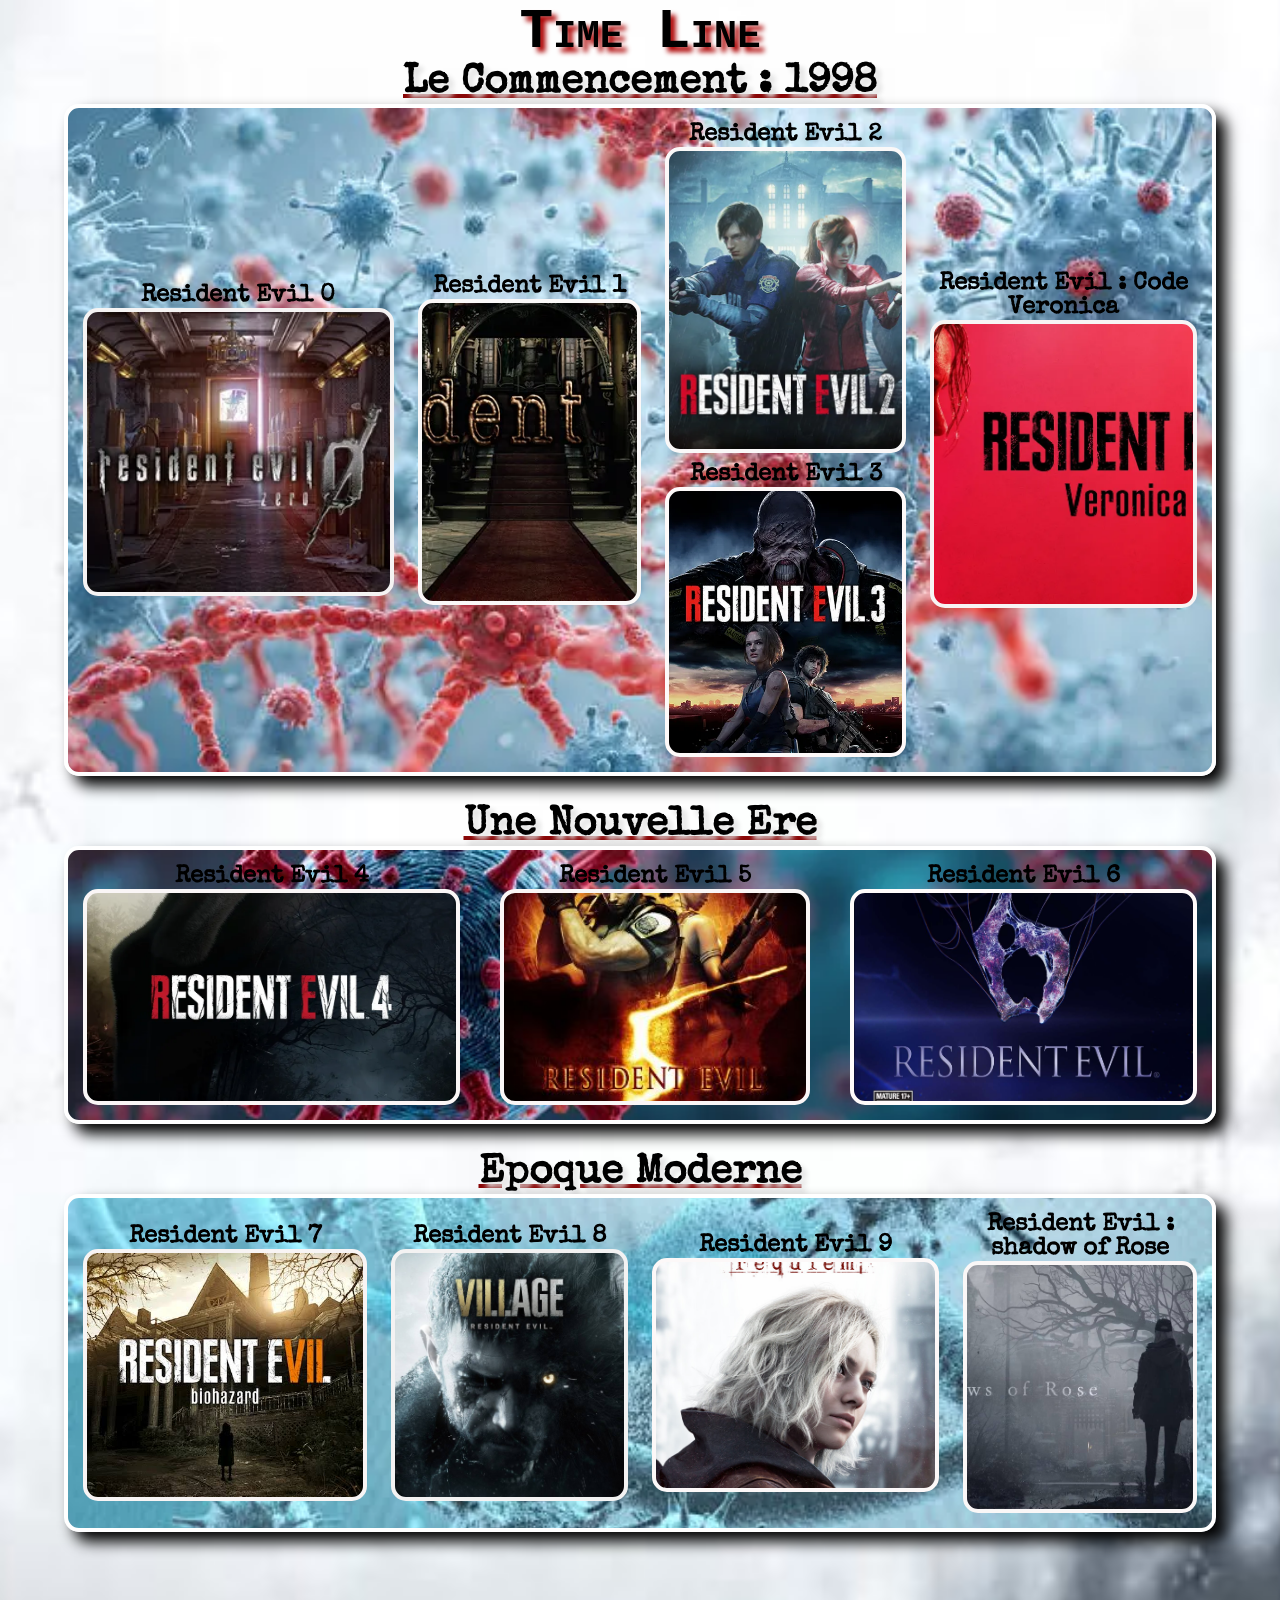
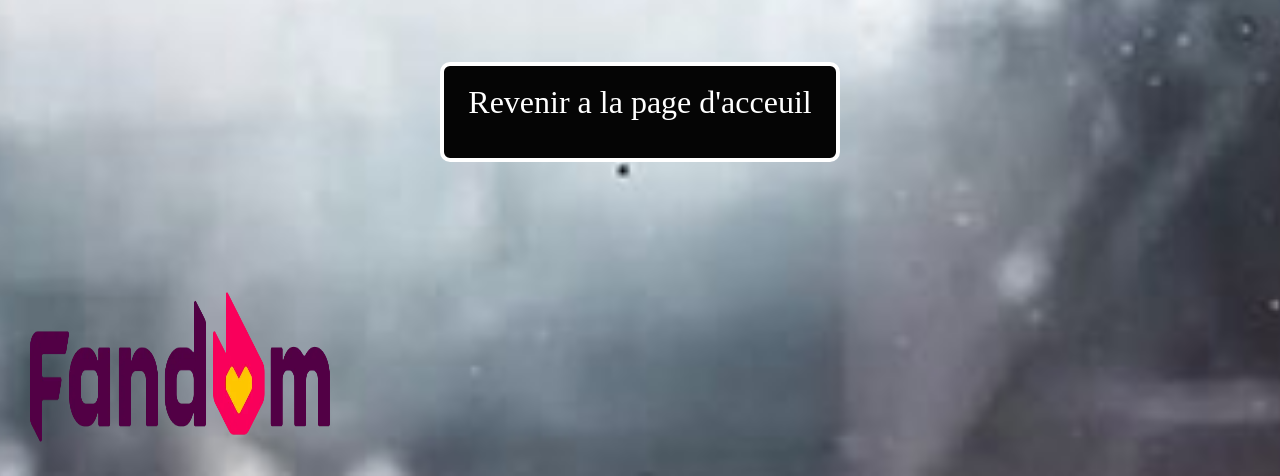
==== timeline.html @ 0d40d513 "Add files via upload" ====
<!doctype html>
<html lang="fr">
  <head>
    <meta charset="UTF-8" />
    <meta name="viewport" content="width=device-width, initial-scale=1.0" />
    <link href="style.css" rel="stylesheet" />
    <link rel="preconnect" href="https://fonts.googleapis.com" />
    <link rel="preconnect" href="https://fonts.gstatic.com" crossorigin />
    <link
      href="https://fonts.googleapis.com/css2?family=Special+Elite&display=swap"
      rel="stylesheet"
    />
    <title>Timeline</title>
  </head>
  <body class="timeline">
    <head>
      <h1>Time Line</h1>
    </head>
    <main class="container">
      <h2>Le Commencement : 1998</h2>
      <div class="commencement">
        <div>
          <h3>Resident Evil 0</h3>
          <div class="RE0">
            <p>
              Resident Evil 0 se déroule avant Resident Evil 1 et raconte la
              rencontre entre Rebecca Chambers et Billy Coen. Ensemble, ils
              enquêtent sur une série d’incidents liés au virus-T et découvrent
              les expériences secrètes d’Umbrella. Ils apprennent que James
              Marcus, un ancien dirigeant d’Umbrella assassiné par Spencer, est
              revenu pour se venger grâce à des sangsues infectées. Après avoir
              vaincu Marcus, Billy aide Rebecca à rejoindre le manoir Spencer
              avant de disparaître, ce qui mène directement aux événements de
              Resident Evil 1.
            </p>
          </div>
        </div>
        <div>
          <h3>Resident Evil 1</h3>
          <div class="RE1">
            <p>
              Les S.T.A.R.S. enquêtent sur des disparitions autour de Raccoon
              City et découvrent que Umbrella mène des expériences biologiques
              dans un manoir. Chris, Jill et leurs équipiers affrontent zombies
              et créatures avant de découvrir la trahison de Wesker et
              l’existence du Tyran. Ils s’échappent finalement du manoir, mais
              les événements révèlent l’ampleur des expériences d’Umbrella.
            </p>
          </div>
        </div>
        <div class="RE2_ET_3">
          <div>
            <h3>Resident Evil 2</h3>
            <div class="RE2">
              <p>
                Quelques mois plus tard, le virus-T se répand à Raccoon City,
                transformant la population en zombies. Leon Kennedy, nouveau
                policier, et Claire Redfield, venue chercher son frère Chris,
                tentent de survivre. Ils découvrent que William Birkin,
                scientifique d’Umbrella, s’est injecté le virus-G et se
                transforme en monstre. Leon et Claire s’échappent avec Sherry,
                tandis que Claire part ensuite à la recherche de Chris.
              </p>
            </div>
          </div>
          <div>
            <h3>Resident Evil 3</h3>
            <div class="RE3">
              <p>
                Pendant la même catastrophe que Resident Evil 2, Jill Valentine
                cherche à quitter Raccoon City. Elle est traquée par Nemesis,
                une arme biologique d’Umbrella programmée pour éliminer les
                S.T.A.R.S. Jill finit par le vaincre et s’échappe juste avant la
                destruction nucléaire de Raccoon City, mettant temporairement
                fin à la catastrophe.
              </p>
            </div>
          </div>
        </div>
        <div>
          <h3>Resident Evil : Code Veronica</h3>
          <div class="REV">
            <p>
              Après la destruction de Raccoon City, Claire poursuit ses
              recherches sur Umbrella mais est capturée et envoyée sur une île
              contrôlée par la famille Ashford. Elle retrouve finalement son
              frère Chris, qui était déjà impliqué dans la lutte contre Umbrella
              depuis le premier jeu. Ensemble, ils affrontent Alexia Ashford,
              porteuse du virus-T-Veronica, et s’échappent. L’histoire renforce
              surtout le conflit entre Chris et Umbrella, qui continuera dans
              les jeux suivants.
            </p>
          </div>
        </div>
      </div>
      <h2>Une Nouvelle Ere</h2>
      <div class="nouvel_ere">
        <div>
          <h3>Resident Evil 4</h3>
          <div class="RE4">
            <p>
              Dans Resident Evil 4, Leon S. Kennedy est envoyé en Espagne pour
              retrouver Ashley Graham, la fille du président des États-Unis, qui
              a été enlevée par une mystérieuse secte appelée Los Illuminados.
              Sur place, Leon affronte des villageois infectés par un parasite
              appelé Las Plagas et découvre que la secte cherche à contrôler
              Ashley pour étendre son influence. Avec l’aide de plusieurs
              alliés, il tente de sauver Ashley et de mettre fin aux plans des
              Illuminados.
            </p>
          </div>
        </div>
        <div>
          <h3>Resident Evil 5</h3>
          <div class="RE5">
            <p>
              Dans Resident Evil 5, Chris Redfield se rend en Afrique avec Sheva
              Alomar pour enquêter sur une menace biologique liée à des armes et
              à un virus dangereux. Ils découvrent qu’Albert Wesker prépare un
              plan visant à infecter une grande partie de la population
              mondiale. Chris et Sheva doivent alors affronter des ennemis
              infectés et empêcher Wesker de mener son projet à bien.
            </p>
          </div>
        </div>
        <div>
          <h3>Resident Evil 6</h3>
          <div class="RE6">
            <p>
              Dans Resident Evil 6, plusieurs personnages, dont Leon S. Kennedy,
              Chris Redfield et Jake Muller, sont confrontés à une nouvelle
              menace biologique appelée le C-Virus. Le virus provoque des
              mutations et transforme des personnes en créatures dangereuses.
              Les différents protagonistes suivent chacun leur propre histoire,
              qui finit par se rejoindre, alors qu’ils tentent d’arrêter les
              responsables de cette nouvelle catastrophe.
            </p>
          </div>
        </div>
      </div>
      <h2>Epoque Moderne</h2>
      <div class="epoque_moderne">
        <div>
          <h3>Resident Evil 7</h3>
          <div class="RE7">
            <p>
              Ethan Winters se rend en Louisiane après avoir reçu un mystérieux
              message de sa femme Mia, disparue depuis trois ans. Il découvre
              une famille, les Baker, transformée par une mystérieuse infection.
              En explorant leur maison et ses environs, Ethan tente de retrouver
              Mia et de comprendre l’origine de cette horreur, tout en
              affrontant les membres de la famille et une créature appelée
              Eveline.
            </p>
          </div>
        </div>
        <div>
          <h3>Resident Evil 8</h3>
          <div class="RE8">
            <p>
              Quelques années après RE7, Ethan Winters vit avec Mia et leur
              fille Rose. Mais Chris Redfield surgit et enlève Rose, forçant
              Ethan à se rendre dans un mystérieux village d’Europe de l’Est. Il
              découvre plusieurs seigneurs monstrueux et cherche à retrouver sa
              fille tout en découvrant la vérité sur le village et sa propre
              histoire.
            </p>
          </div>
        </div>
        <div>
          <h3>Resident Evil 9</h3>
          <div class="RE9">
            <p>
              Resident Evil Requiem se déroule après les événements précédents
              et suit notamment Grace Ashcroft, une analyste du FBI confrontée à
              une nouvelle affaire liée à des événements biologiques
              terrifiants. L'histoire revient également sur des éléments
              importants de l'univers de Resident Evil et développe les
              conséquences de certaines anciennes catastrophes tel que la
              destruction de Raccoon City.
            </p>
          </div>
        </div>
        <div>
          <h3>Resident Evil : shadow of Rose</h3>
          <div class="REDLC">
            <p>
              Des années après les événements de Village, Rose Winters, la fille
              d’Ethan, cherche à se débarrasser de ses pouvoirs. Elle entre dans
              le monde de la conscience du Megamycète et y affronte des
              créatures et des souvenirs liés aux événements de RE8. Elle finit
              par découvrir davantage sur son père et accepter ce qu'elle est.
            </p>
          </div>
        </div>
      </div>
      <div class="bouton">
        <br />
        <a href="index.html"> Revenir a la page d'acceuil</a>
      </div>
    </main>
    <footer>
      <a target="_blank" href="https://residentevil.fandom.com/fr/wiki/Wiki_Resident_Evil"
        ><img class="fandom"
          src="images/wiki_fandom_logo.jpg"
          alt="lien vers la page wikipedia de Resident Evil"
      /></a>
    </footer>
  </body>
</html>
---- style.css ----
* {
  margin: 0;
  padding: 0;
  box-sizing: border-box;
}

.index {
  background-color: rgb(255, 0, 0);
  background-image: url("images/fond_grace.jpg");
  background-size: cover;
  background-repeat: no-repeat;
  background-position: center;
}

html {
  scroll-behavior: smooth;
}

h1 {
  font-size: 3.5em;
  font-family: "Courier New";
  text-align: center;
  font-variant: small-caps;
  text-shadow: 5px 5px 5px rgb(173, 3, 3);
}

h2 {
  font-size: 2.5em;
  font-family: "Special Elite", system-ui;
  text-align: center;
  text-decoration: underline;
  text-decoration-color: rgb(137, 7, 7);
  text-shadow: 5px 5px 5px rgb(226, 226, 226);
}

h3 {
  font-size: 1.5em;
  font-family: "Special Elite", system-ui;
  text-align: center;
}

.p_index {
  font-size: 1.7em;
  color: white;
  background-color: rgba(0, 0, 0, 0.485);
  border: 4px solid white;
  border-radius: 15px;
  text-align: center;
  padding: 10px;
  margin: 60px;
  box-shadow: 10px 10px 15px black;

  font-family: "Special Elite", system-ui;
  font-weight: 400;
  font-style: normal;
}

.wiki {
  width: 150px;
  height: 150px;
  margin: 30px;
}

.fandom{
  width: 300px;
  height: 150px;
  margin: 30px;
}

.hyperlink {
  color: rgb(249, 8, 8);
  text-decoration: solid;
}

.bouton {
  margin: 100px;
  border: 4px solid white;
  border-radius: 10px;
  background-color: rgb(5, 5, 5);
  width: 400px;
  height: 100px;
  text-align: center;
}

.bouton a {
  color: white;
  text-decoration: solid;
  font-size: 2em;
  font-family: cursive;
}

.bouton:hover {
  border: 4px solid rgb(0, 0, 0);
  background-color: white;
  a {
    color: black;
  }
}

.container {
  width: 90%;
  max-width: 1200px;
  margin: 0 auto;
  flex-direction: column;
  display: flex;
  align-items: center;
}

.timeline {
  background-color: rgb(140, 1, 1);
  background-image: url("images/fond_site.jpg");
  background-size: cover;
  background-repeat: no-repeat;
  background-position: center;
}

.commencement {
  flex-direction: row;
  display: flex;
  align-items: center;
  background-image: url("images/adn1.jpg");
  background-repeat: no-repeat;
  background-size: cover;
  background-position: center;
  gap: 24px;
  padding: 15px;
  border: 4px solid white;
  border-radius: 15px;
  box-shadow: 10px 10px 15px black;
  margin-bottom: 30px;
}

.nouvel_ere {
  flex-direction: row;
  display: flex;
  align-items: center;
  background-image: url("images/virus.jpg");
  background-repeat: no-repeat;
  background-size: cover;
  background-position: center;
  gap: 40px;
  padding: 15px;
  border: 4px solid white;
  border-radius: 15px;
  box-shadow: 10px 10px 15px black;
  margin-bottom: 30px;
}

.epoque_moderne {
  flex-direction: row;
  display: flex;
  align-items: center;
  background-image: url("images/adn2.jpg");
  background-repeat: no-repeat;
  background-size: cover;
  background-position: center;
  gap: 24px;
  padding: 15px;
  border: 4px solid white;
  border-radius: 15px;
  box-shadow: 10px 10px 15px black;
  margin-bottom: 30px;
}

.RE0 {
  background-image: url(images/RE0.jpg);
  background-repeat: no-repeat;
  background-size: cover;
  background-position: center;
  border-radius: 15px;
  width: calc((100%-72) / 4);
  border: 4px solid rgb(245, 243, 243);
  transition: 0.3s;
}

.RE0 p {
  opacity: 0;
  transition: 0.3s;

  font-size: 1em;
  color: white;
  background-color: rgba(0, 0, 0, 0.649);
  border: 4px solid white;
  border-radius: 15px;
  text-align: center;
  box-shadow: 10px 10px 15px black;
  padding: 10px;
}

.RE0:hover p {
  opacity: 1;
}
.RE0:hover {
  border: 0px;
}

.RE1 {
  background-image: url(images/RE1.jpg);
  background-repeat: no-repeat;
  background-size: cover;
  background-position: center;
  border-radius: 15px;
  width: calc((100%-72) / 4);
  border: 4px solid rgb(250, 248, 248);
  transition: 0.3s;
}

.RE1 p {
  opacity: 0;
  transition: 0.3s;

  font-size: 1em;
  color: white;
  background-color: rgba(0, 0, 0, 0.649);
  border: 4px solid white;
  border-radius: 15px;
  text-align: center;
  box-shadow: 10px 10px 15px black;
  padding: 10px;
}

.RE1:hover p {
  opacity: 1;
}
.RE1:hover {
  border: 0px;
}
.RE2 {
  background-image: url(images/RE2.jpg);
  background-repeat: no-repeat;
  background-size: cover;
  background-position: center;
  border-radius: 15px;
  width: calc((100%-72) / 4);
  border: 4px solid rgb(250, 248, 248);
  transition: 0.3s;
}

.RE2 p {
  opacity: 0;
  transition: 0.3s;

  font-size: 1em;
  color: white;
  background-color: rgba(0, 0, 0, 0.649);
  border: 4px solid white;
  border-radius: 15px;
  text-align: center;
  box-shadow: 10px 10px 15px black;
  padding: 10px;
}

.RE2:hover p {
  opacity: 1;
}
.RE2:hover {
  border: 0px;
}

.RE3 {
  background-image: url(images/RE3.jpg);
  background-repeat: no-repeat;
  background-size: cover;
  background-position: center;
  border-radius: 15px;
  width: calc((100%-72) / 4);
  border: 4px solid rgb(253, 249, 249);
  transition: 0.3s;
}

.RE3 p {
  opacity: 0;
  transition: 0.3s;

  font-size: 1em;
  color: white;
  background-color: rgba(0, 0, 0, 0.649);
  border: 4px solid white;
  border-radius: 15px;
  text-align: center;
  box-shadow: 10px 10px 15px black;
  padding: 10px;
}

.RE3:hover p {
  opacity: 1;
}
.RE3:hover {
  border: 0px;
}
.RE2_ET_3 {
  flex-direction: column;
  display: flex;
  align-items: center;
  gap: 10px;
}

.REV {
  background-image: url(images/RE_veronica.jpg);
  background-repeat: no-repeat;
  background-size: cover;
  background-position: center;
  border-radius: 15px;
  width: calc((100%-72) / 4);
  border: 4px solid rgb(247, 244, 244);
  transition: 0.3s;
}

.REV p {
  opacity: 0;
  transition: 0.3s;

  font-size: 1em;
  color: white;
  background-color: rgba(0, 0, 0, 0.649);
  border: 4px solid white;
  border-radius: 15px;
  text-align: center;
  box-shadow: 10px 10px 15px black;
  padding: 10px;
}

.REV:hover p {
  opacity: 1;
}
.REV:hover {
  border: 0px;
}

.RE4 {
  background-image: url(images/RE4.jpg);
  background-repeat: no-repeat;
  background-size: cover;
  background-position: center;
  border-radius: 15px;
  width: calc((100%-80) / 3);
  border: 4px solid rgb(250, 246, 246);
  transition: 0.3s;
}

.RE4 p {
  opacity: 0;
  transition: 0.3s;
  font-size: 1em;
  color: white;
  background-color: rgba(0, 0, 0, 0.649);
  border: 4px solid white;
  border-radius: 15px;
  text-align: center;
  box-shadow: 10px 10px 15px black;
  padding: 10px;
}

.RE4:hover p {
  opacity: 1;
}
.RE4:hover {
  border: 0px;
}

.RE5 {
  background-image: url(images/RE5.jpg);
  background-repeat: no-repeat;
  background-size: cover;
  background-position: center;
  border-radius: 15px;
  width: calc((100%-80) / 3);
  border: 4px solid rgb(250, 246, 246);
  transition: 0.3s;
}

.RE5 p {
  opacity: 0;
  transition: 0.3s;
  font-size: 1em;
  color: white;
  background-color: rgba(0, 0, 0, 0.649);
  border: 4px solid white;
  border-radius: 15px;
  text-align: center;
  box-shadow: 10px 10px 15px black;
  padding: 10px;
}

.RE5:hover p {
  opacity: 1;
}
.RE5:hover {
  border: 0px;
}

.RE6 {
  background-image: url(images/RE6.jpg);
  background-repeat: no-repeat;
  background-size: cover;
  background-position: center;
  border-radius: 15px;
  width: calc((100%-80) / 3);
  border: 4px solid rgb(255, 251, 251);
  transition: 0.3s;
}

.RE6 p {
  opacity: 0;
  transition: 0.3s;
  font-size: 1em;
  color: white;
  background-color: rgba(0, 0, 0, 0.649);
  border: 4px solid white;
  border-radius: 15px;
  text-align: center;
  box-shadow: 10px 10px 15px black;
  padding: 10px;
}

.RE6:hover p {
  opacity: 1;
}
.RE6:hover {
  border: 0px;
}
.RE7 {
  background-image: url(images/RE7.jpg);
  background-repeat: no-repeat;
  background-size: cover;
  background-position: center;
  border-radius: 15px;
  width: calc((100%-72) / 4);
  border: 4px solid rgb(248, 244, 244);
  transition: 0.3s;
}

.RE7 p {
  opacity: 0;
  transition: 0.3s;
  font-size: 1em;
  color: white;
  background-color: rgba(0, 0, 0, 0.649);
  border: 4px solid white;
  border-radius: 15px;
  text-align: center;
  box-shadow: 10px 10px 15px black;
  padding: 10px;
}

.RE7:hover p {
  opacity: 1;
}
.RE7:hover {
  border: 0px;
}
.RE8 {
  background-image: url(images/RE8.jpg);
  background-repeat: no-repeat;
  background-size: cover;
  background-position: center;
  border-radius: 15px;
  width: calc((100%-72) / 4);
  border: 4px solid rgb(243, 242, 242);
  transition: 0.3s;
}

.RE8 p {
  opacity: 0;
  transition: 0.3s;
  font-size: 1em;
  color: white;
  background-color: rgba(0, 0, 0, 0.649);
  border: 4px solid white;
  border-radius: 15px;
  text-align: center;
  box-shadow: 10px 10px 15px black;
  padding: 10px;
}

.RE8:hover p {
  opacity: 1;
}
.RE8:hover {
  border: 0px;
}
.RE9 {
  background-image: url(images/RE9.jpg);
  background-repeat: no-repeat;
  background-size: cover;
  background-position: center;
  border-radius: 15px;
  border: 4px solid rgb(252, 248, 248);
  width: calc((100%-72) / 4);
  transition: 0.3s;
}

.RE9 p {
  opacity: 0;
  transition: 0.3s;
  font-size: 1em;
  color: white;
  background-color: rgba(0, 0, 0, 0.649);
  border: 4px solid white;
  border-radius: 15px;
  text-align: center;
  box-shadow: 10px 10px 15px black;
  padding: 10px;
}

.RE9:hover p {
  opacity: 1;
}
.RE9:hover {
  border: 0px;
}

.REDLC {
  background-image: url(images/REDLC.jpg);
  background-repeat: no-repeat;
  background-size: cover;
  background-position: center;
  border-radius: 15px;
  width: calc((100%-72) / 4);
  border: 4px solid rgb(250, 247, 247);
  transition: 0.3s;
}

.REDLC p {
  opacity: 0;
  transition: 0.3s;
  font-size: 1em;
  color: white;
  background-color: rgba(0, 0, 0, 0.649);
  border: 4px solid white;
  border-radius: 15px;
  text-align: center;
  box-shadow: 10px 10px 15px black;
  padding: 10px;
}

.REDLC:hover p {
  opacity: 1;
}
.REDLC:hover {
  border: 0px;
}
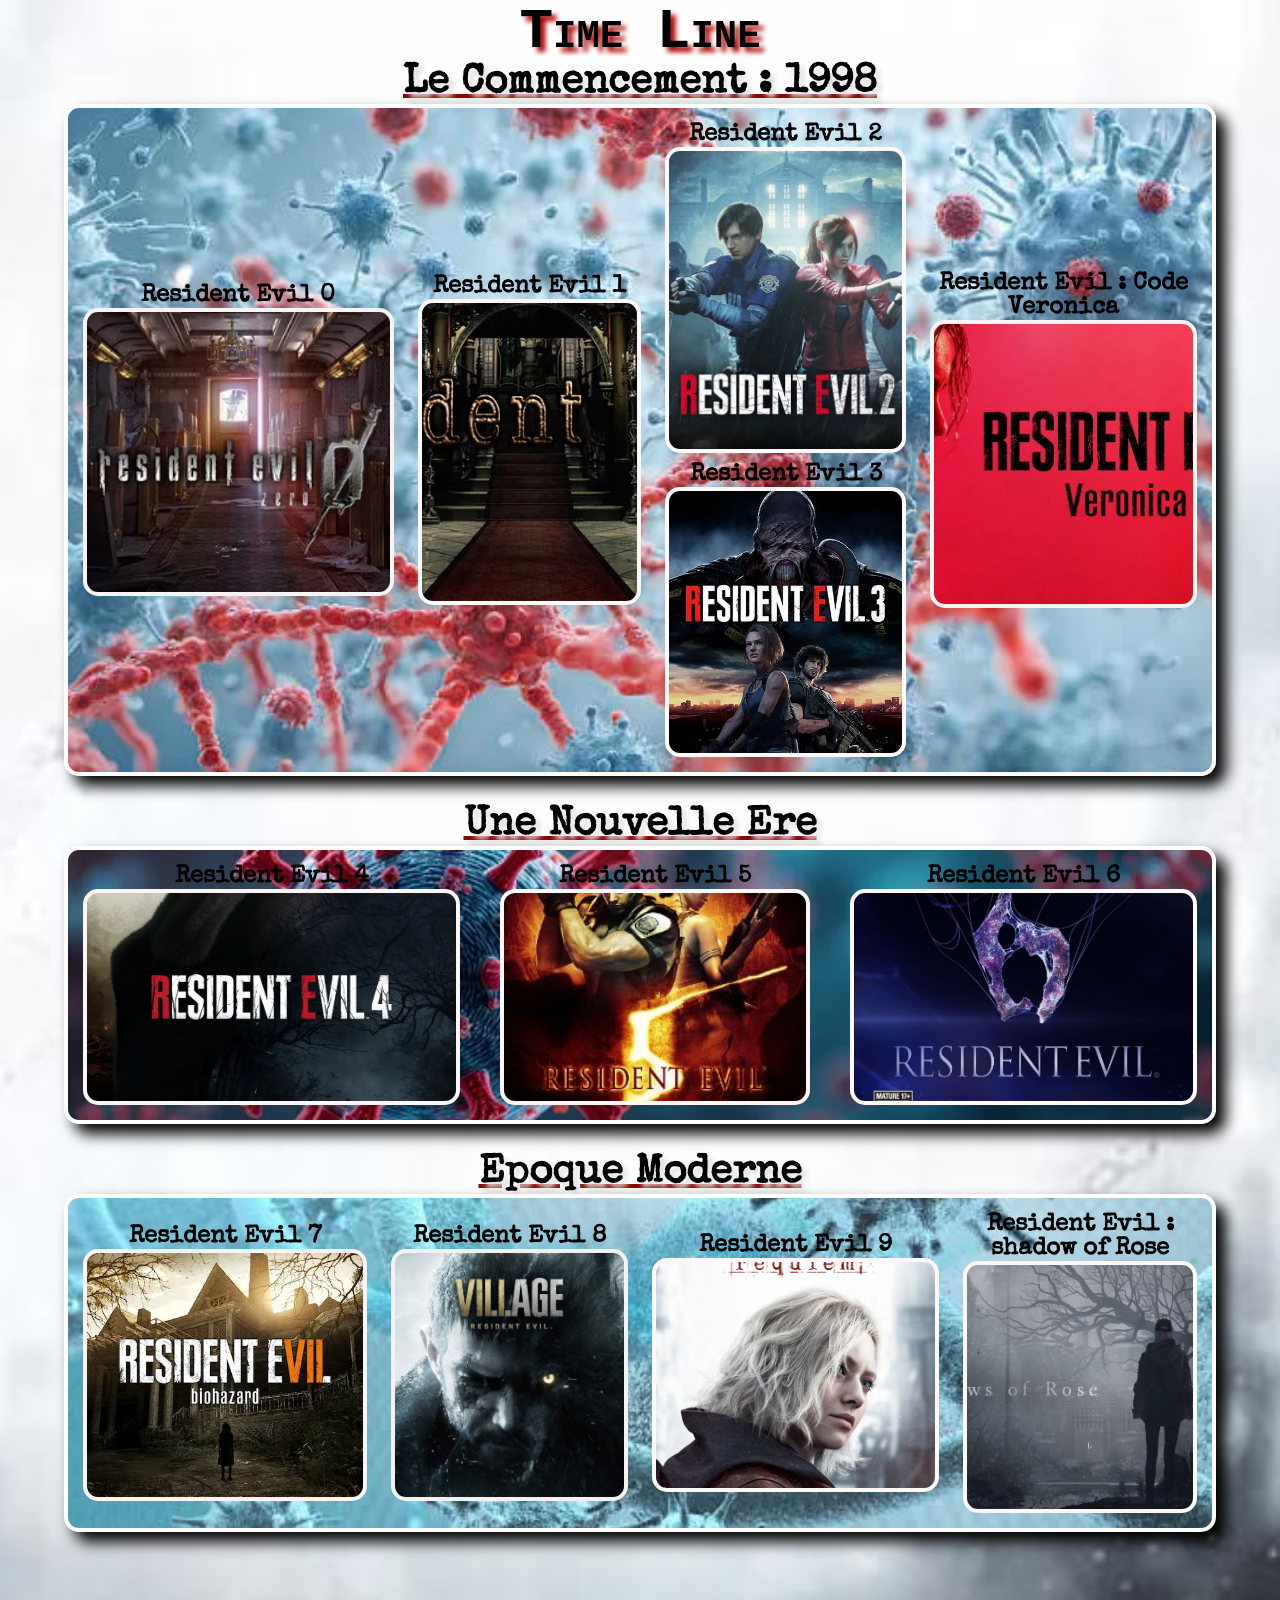
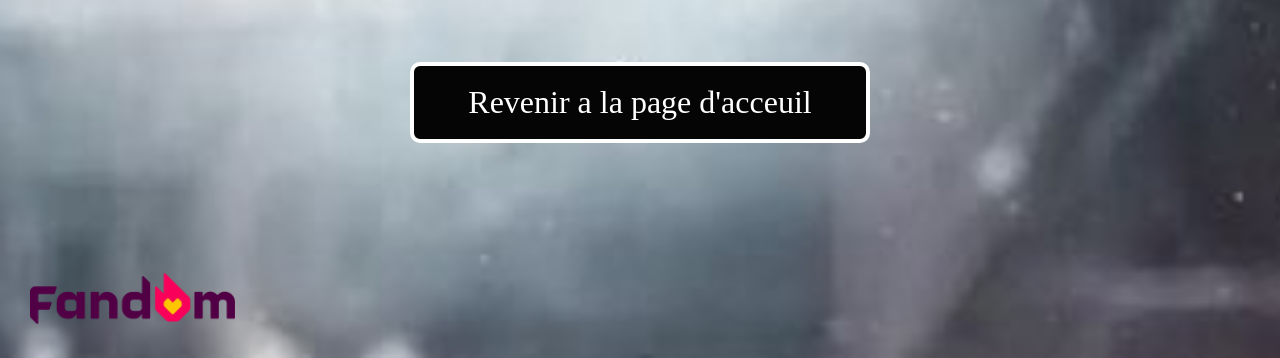
==== commit 957908e5: "Add files via upload" ====
--- a/timeline.html
+++ b/timeline.html
@@ -197,6 +197,7 @@
       <div class="bouton">
         <br />
         <a href="index.html"> Revenir a la page d'acceuil</a>
+        <br /><br />
       </div>
     </main>
     <footer>
--- a/style.css
+++ b/style.css
@@ -56,14 +56,14 @@
 }
 
 .wiki {
-  width: 150px;
-  height: 150px;
+  width: 8%;
+  height: 8%;
   margin: 30px;
 }
 
 .fandom{
-  width: 300px;
-  height: 150px;
+  width: 16%;
+  height: 8%;
   margin: 30px;
 }
 
@@ -77,8 +77,8 @@
   border: 4px solid white;
   border-radius: 10px;
   background-color: rgb(5, 5, 5);
-  width: 400px;
-  height: 100px;
+  width: 40%;
+  height: 5%;
   text-align: center;
 }
 
